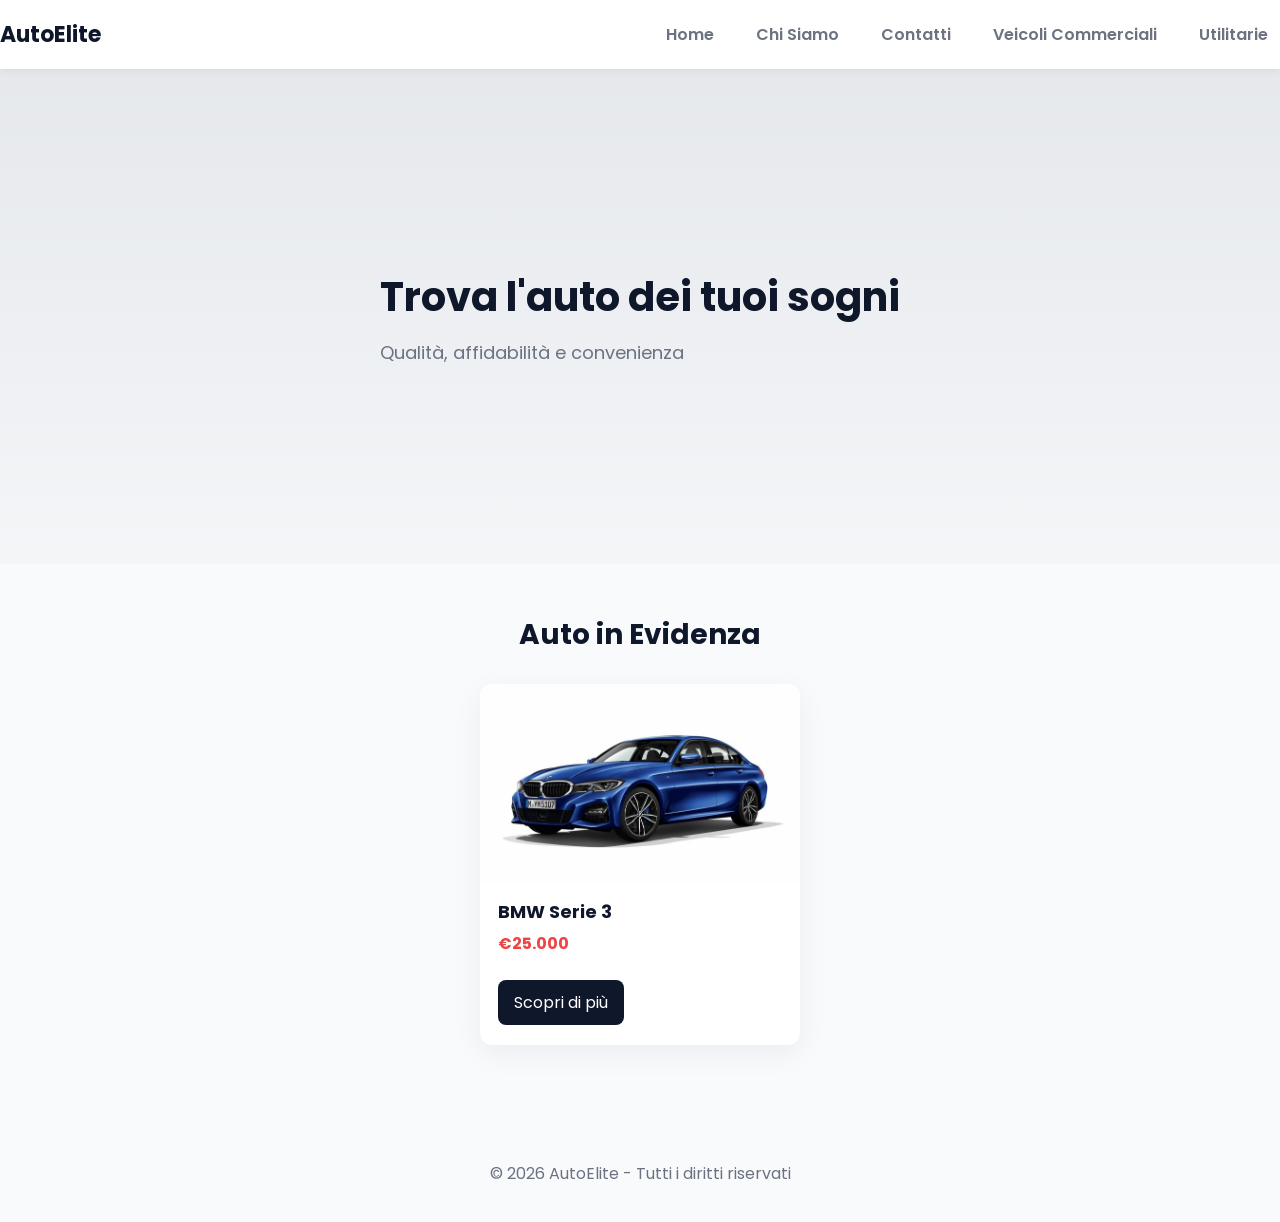
==== index.html @ 5c13f0e1 "correzione 2" ====
<!DOCTYPE html>
<html lang="en">
<head>
    <meta charset="UTF-8">
    <meta name="viewport" content="width=device-width, initial-scale=1.0">
    <meta name="theme-color" content="#0f172a">
    <meta http-equiv="X-UA-Compatible" content="ie=edge">
    <title>AutoElite | Concessionario Auto Nuove e Usate</title>
    <link href="https://fonts.googleapis.com/css2?family=Poppins:wght@300;400;600;700&display=swap" rel="stylesheet">
    <link rel="stylesheet" href="style.css">
</head>


<body>


<header>
    <div class="logo">AutoElite</div>
    <nav>
        <ul>
            <li><a href="index.html">Home</a></li>
            <li><a href="chi-siamo.html">Chi Siamo</a></li>
            <li><a href="contatti.html">Contatti</a></li>
            <li><a href="veicoli-commerciali.html">Veicoli Commerciali</a></li>
            <li><a href="utilitarie.html">Utilitarie</a></li>
        </ul>
    </nav>
</header>

<main>

<section class="hero">
    <div class="container">
        <h1>Trova l'auto dei tuoi sogni</h1>
        <p>Qualità, affidabilità e convenienza</p>
    </div>
</section>

<section class="auto-evidenza">
    <div class="container">
        <h2>Auto in Evidenza</h2>
        <div class="cards">
            <div class="card">
                <img src="img/bmw-serie-3.jpg" alt="BMW Serie 3" class="card-img" loading="lazy">
                <h3>BMW Serie 3</h3>
                <p>€25.000</p>
                <a href="dettagli-auto.html">Scopri di più</a>
            </div>
        </div>
    </div>
</section>

</main>

<footer>
    <p>© 2026 AutoElite - Tutti i diritti riservati</p>
</footer>


</body>
</html>
---- style.css ----
/* RESET */
* {
    margin: 0;
    padding: 0;
    box-sizing: border-box;
}

/* VARIABILI COLORI */
:root{
    --bg:#f8fafc;
    --primary:#0f172a; /* dark navy */
    --accent:#ef4444; /* red */
    --muted:#6b7280;
    --card:#ffffff;
}

/* CORPO */
body {
    font-family: 'Poppins', Arial, sans-serif;
    background-color: var(--bg);
    color: var(--primary);
    -webkit-font-smoothing:antialiased;
    -moz-osx-font-smoothing:grayscale;
}

.container{
    max-width:1100px;
    margin:0 auto;
    padding: 0 20px;
}

/* HEADER */
header {
    background-color: var(--card);
    color: var(--primary);
    display: flex;
    justify-content: space-between;
    align-items: center;
    padding: 18px 0;
    box-shadow: 0 2px 8px rgba(15,23,42,0.06);
    position: sticky;
    top:0;
    z-index: 10;
}

.logo {
    font-size: 22px;
    font-weight: 700;
    color: var(--primary);
}

nav ul {
    list-style: none;
    display: flex;
    gap: 18px;
    align-items:center;
}
nav a {
    text-decoration: none;
    color: var(--muted);
    font-weight: 600;
    padding: 8px 12px;
    border-radius: 8px;
    transition: background-color 0.18s ease, color 0.18s ease;
}

nav a:hover {
    color: var(--primary);
    background: rgba(239,68,68,0.06);
}

/* HERO */
.hero {
    min-height: 55vh;
    background: linear-gradient(180deg, rgba(15,23,42,0.08), rgba(15,23,42,0.02));
    display: flex;
    align-items: center;
}

.hero .container{
    text-align: left;
}

.hero h1 {
    font-size: 40px;
    margin-bottom: 12px;
    color: var(--primary);
}

.hero p {
    font-size: 18px;
    color: var(--muted);
}

/* SEZIONE AUTO IN EVIDENZA */
.auto-evidenza{
    padding: 50px 0 80px;
}
.auto-evidenza h2{
    text-align: center;
    margin-bottom: 28px;
    font-size: 28px;
    color: var(--primary);
}

.cards{
    display: flex;
    justify-content: center;
    gap: 22px;
    flex-wrap: wrap;
}

.card{
    background: var(--card);
    width: 320px;
    border-radius: 12px;
    overflow: hidden;
    box-shadow: 0 8px 30px rgba(15,23,42,0.06);
    transition: transform 0.25s ease, box-shadow 0.25s ease;
}
.card:hover{
    transform: translateY(-8px);
    box-shadow: 0 18px 50px rgba(15,23,42,0.12);
}

.card-img{
    width:100%;
    height:200px;
    display:block;
    object-fit:cover;
    background: linear-gradient(90deg,#e2e8f0,#fff);
}

.card h3{padding:14px 18px 0;font-size:18px}
.card p{padding:6px 18px 12px;font-weight:700;color:var(--accent)}
.card a{display:inline-block;margin:12px 18px 20px;padding:10px 16px;background:var(--primary);color:#fff;border-radius:8px;text-decoration:none}
.card a:hover{background:var(--accent)}

/* FOOTER */
footer{background:transparent;text-align:center;padding:36px 0;color:var(--muted)}

/* PAGINE SPECIFICHE */
.section-list{padding:50px 0}
.list-grid{display:grid;grid-template-columns:repeat(auto-fill,minmax(240px,1fr));gap:20px}
.vehicle-card{background:var(--card);padding:14px;border-radius:10px;box-shadow:0 6px 20px rgba(15,23,42,0.04)}
.vehicle-card img{width:100%;height:150px;object-fit:cover;border-radius:8px}

/* RESPONSIVE */
<<<<<<< HEAD
@media (max-width:768px){
    .hero h1{font-size:28px}
    nav ul{gap:8px;padding-right:10px}
    header{padding:12px 10px}
    .card{width:100%;max-width:420px}
=======
@media (max-width: 768px) {
    header {
        flex-direction: column;
        gap: 15px;
    }

    .hero h1 {
        font-size: 32px;
    }
>>>>>>> 75e48dd958ee3ab0b1bd50a8bd03f3764f73eb5e
}
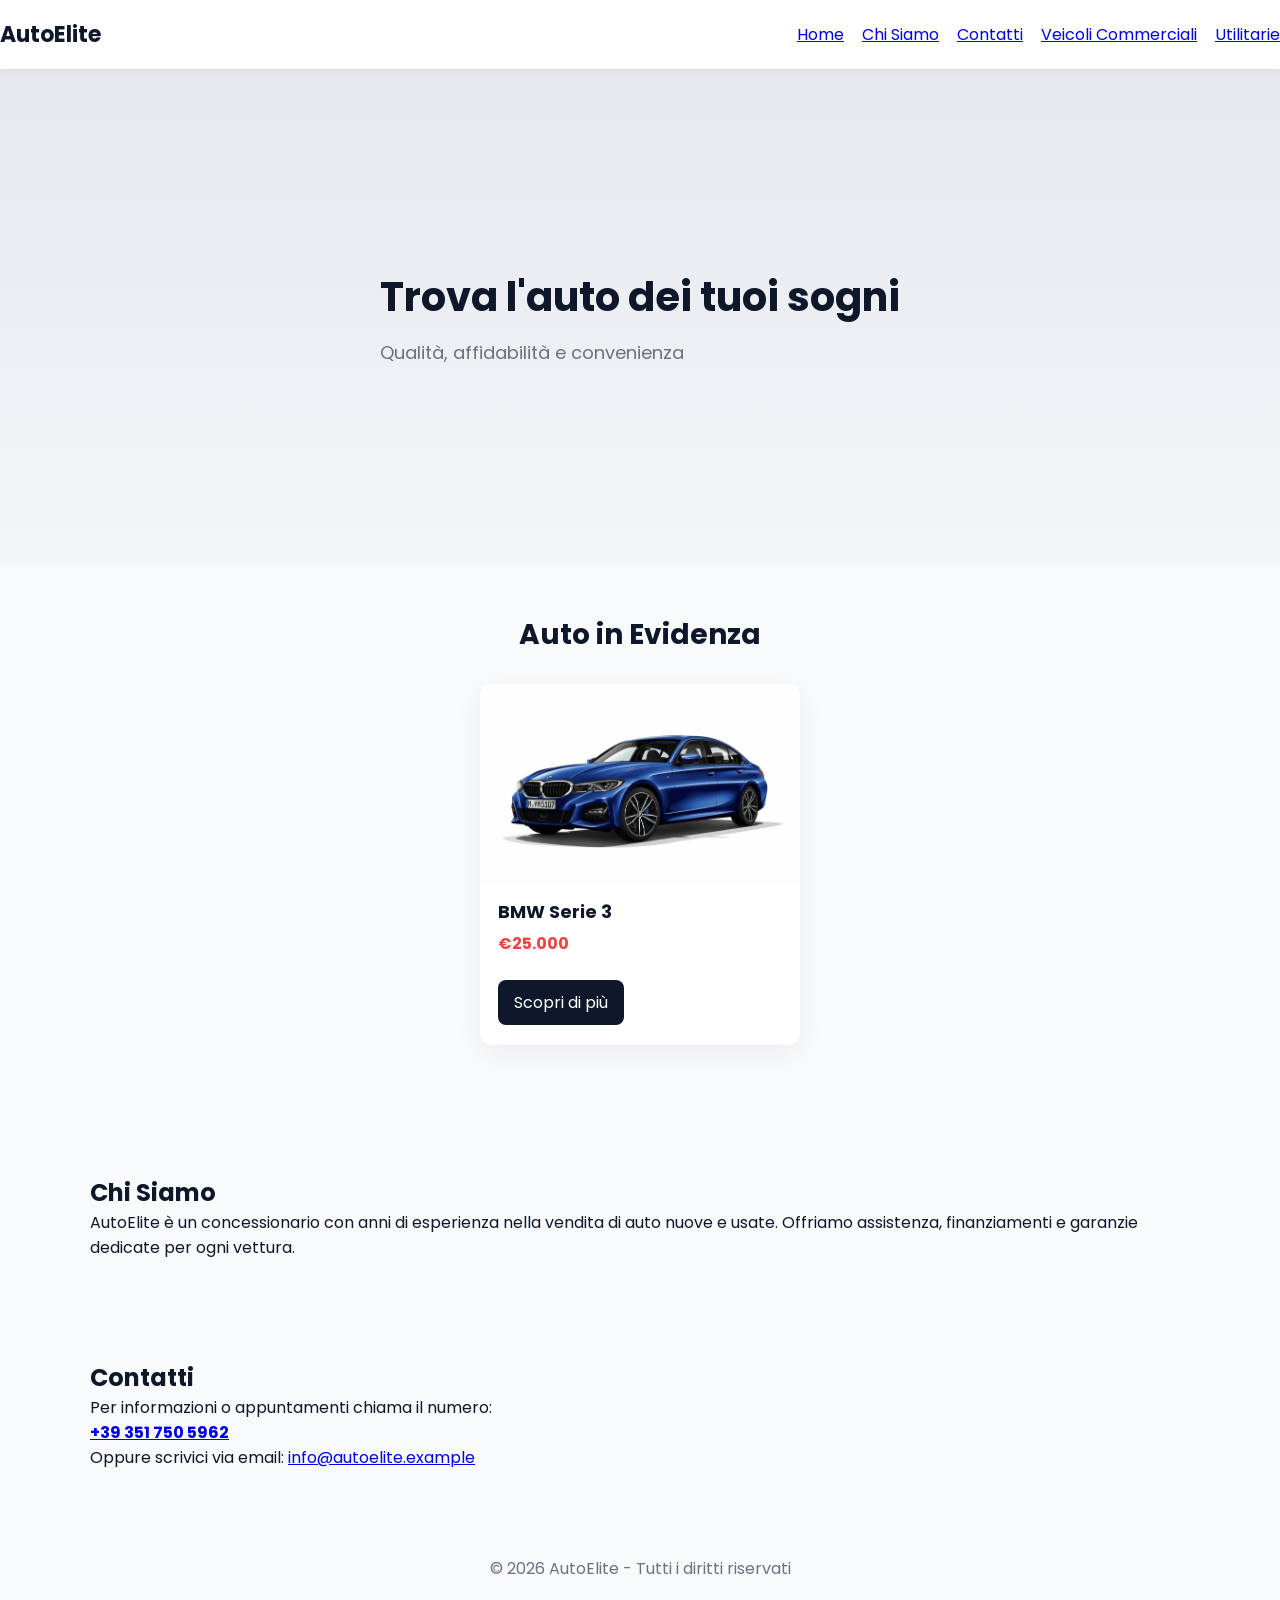
==== commit d349fe58: "piccoli bug" ====
--- a/index.html
+++ b/index.html
@@ -19,8 +19,8 @@
     <nav>
         <ul>
             <li><a href="index.html">Home</a></li>
-            <li><a href="chi-siamo.html">Chi Siamo</a></li>
-            <li><a href="contatti.html">Contatti</a></li>
+            <li><a href="#chi-siamo">Chi Siamo</a></li>
+            <li><a href="#contatti">Contatti</a></li>
             <li><a href="veicoli-commerciali.html">Veicoli Commerciali</a></li>
             <li><a href="utilitarie.html">Utilitarie</a></li>
         </ul>
@@ -50,6 +50,19 @@
     </div>
 </section>
 
+<!-- Sezioni informative nella parte bassa della Home (ancore) -->
+<section id="chi-siamo" class="section-list container">
+    <h2>Chi Siamo</h2>
+    <p>AutoElite è un concessionario con anni di esperienza nella vendita di auto nuove e usate. Offriamo assistenza, finanziamenti e garanzie dedicate per ogni vettura.</p>
+</section>
+
+<section id="contatti" class="section-list container">
+    <h2>Contatti</h2>
+    <p>Per informazioni o appuntamenti chiama il numero:</p>
+    <p><strong><a href="tel:+393517505962">+39 351 750 5962</a></strong></p>
+    <p>Oppure scrivici via email: <a href="mailto:info@autoelite.example">info@autoelite.example</a></p>
+</section>
+
 </main>
 
 <footer>
--- a/style.css
+++ b/style.css
@@ -55,6 +55,10 @@
     gap: 18px;
     align-items:center;
 }
+<<<<<<< HEAD
+
+=======
+>>>>>>> e3dcc1e9b3f4d34dc0af0fb8e0a98ca9a8c994f1
 nav a {
     text-decoration: none;
     color: var(--muted);
@@ -146,21 +150,49 @@
 .vehicle-card img{width:100%;height:150px;object-fit:cover;border-radius:8px}
 
 /* RESPONSIVE */
+@media (max-width: 768px) {
 <<<<<<< HEAD
-@media (max-width:768px){
-    .hero h1{font-size:28px}
-    nav ul{gap:8px;padding-right:10px}
-    header{padding:12px 10px}
-    .card{width:100%;max-width:420px}
+    /* Header stacks on small screens */
+    header {
+        flex-direction: column;
+        gap: 12px;
+        padding: 12px 10px;
+        align-items: flex-start;
+    }
+
+    nav ul{
+        flex-direction: row;
+        flex-wrap: wrap;
+        gap: 8px;
+    }
+
+    .hero h1{
+        font-size: 28px;
+    }
+
+    .card{
+        width:100%;
+        max-width:420px;
 =======
-@media (max-width: 768px) {
+
     header {
         flex-direction: column;
         gap: 15px;
+        padding: 12px 10px;
+    }
+
+    nav ul {
+        gap: 8px;
+        padding-right: 10px;
     }
 
     .hero h1 {
-        font-size: 32px;
+        font-size: 28px;
     }
->>>>>>> 75e48dd958ee3ab0b1bd50a8bd03f3764f73eb5e
+
+    .card {
+        width: 100%;
+        max-width: 420px;
+>>>>>>> e3dcc1e9b3f4d34dc0af0fb8e0a98ca9a8c994f1
+    }
 }
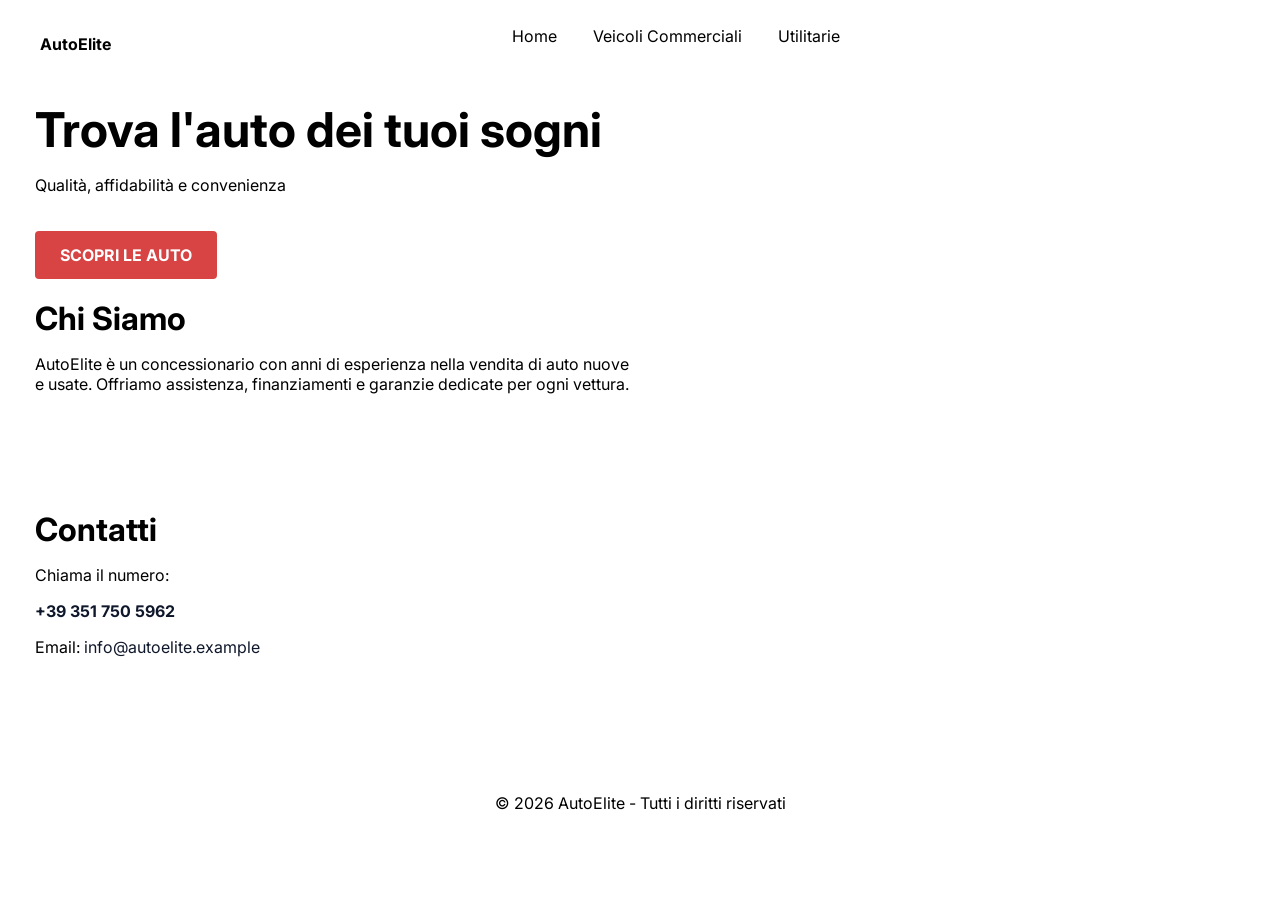
==== commit 7095f47d: "modifiche scuola" ====
--- a/index.html
+++ b/index.html
@@ -1,74 +1,87 @@
 <!DOCTYPE html>
-<html lang="en">
+<html lang="it">
 <head>
-    <meta charset="UTF-8">
-    <meta name="viewport" content="width=device-width, initial-scale=1.0">
-    <meta name="theme-color" content="#0f172a">
-    <meta http-equiv="X-UA-Compatible" content="ie=edge">
-    <title>AutoElite | Concessionario Auto Nuove e Usate</title>
-    <link href="https://fonts.googleapis.com/css2?family=Poppins:wght@300;400;600;700&display=swap" rel="stylesheet">
-    <link rel="stylesheet" href="style.css">
+  <meta charset="UTF-8">
+  <meta name="viewport" content="width=device-width, initial-scale=1.0">
+  <title>AutoElite</title>
+
+  <link href="https://fonts.googleapis.com/css2?family=Inter:wght@400;700&display=swap" rel="stylesheet">
+  <link rel="stylesheet" href="style.css">
 </head>
-
 
 <body>
 
+<header class="header">
 
-<header>
-    <div class="logo">AutoElite</div>
-    <nav>
-        <ul>
-            <li><a href="index.html">Home</a></li>
-            <li><a href="#chi-siamo">Chi Siamo</a></li>
-            <li><a href="#contatti">Contatti</a></li>
-            <li><a href="veicoli-commerciali.html">Veicoli Commerciali</a></li>
-            <li><a href="utilitarie.html">Utilitarie</a></li>
-        </ul>
-    </nav>
+  <!-- checkbox per toggle menu -->
+  <input type="checkbox" id="menu-toggle" class="menu-toggle">
+
+  <div class="header__content">
+
+    <a class="header__logo" href="index.html">
+      <strong>AutoElite</strong>
+    </a>
+
+    <!-- CHECKBOX NASCOSTO -->
+    <input type="checkbox" id="menu-toggle" class="menu-toggle">
+
+    <ul class="header__menu">
+      <li><a href="index.html">Home</a></li>
+      <li><a href="pagine/veicoli-commerciali.html">Veicoli Commerciali</a></li>
+      <li><a href="pagine/utilitarie.html">Utilitarie</a></li>
+    </ul>
+
+    <div class="header__quick">
+
+      <label for="menu-toggle" class="icon-hamburger">
+        <span></span>
+        <span></span>
+        <span></span>
+      </label>
+    </div>
+
+  </div>
 </header>
 
-<main>
+<div class="spacer"></div>
 
-<section class="hero">
-    <div class="container">
-        <h1>Trova l'auto dei tuoi sogni</h1>
-        <p>Qualità, affidabilità e convenienza</p>
-    </div>
-</section>
+<div class="grid">
+  <div class="col-50">
+    <h1>Trova l'auto dei tuoi sogni</h1>
+    <p>Qualità, affidabilità e convenienza</p>
+    <a href="#auto" class="button mt-2">Scopri le Auto</a>
+  </div>
+</div>
 
-<section class="auto-evidenza">
-    <div class="container">
-        <h2>Auto in Evidenza</h2>
-        <div class="cards">
-            <div class="card">
-                <img src="img/bmw-serie-3.jpg" alt="BMW Serie 3" class="card-img" loading="lazy">
-                <h3>BMW Serie 3</h3>
-                <p>€25.000</p>
-                <a href="dettagli-auto.html">Scopri di più</a>
-            </div>
-        </div>
-    </div>
-</section>
+<!-- <img src="img/sfondo concessionario.png" alt="concessionario"> -->
 
-<!-- Sezioni informative nella parte bassa della Home (ancore) -->
-<section id="chi-siamo" class="section-list container">
+
+<div id="chi-siamo" class="grid mt-2">
+  <div class="col-50">
     <h2>Chi Siamo</h2>
     <p>AutoElite è un concessionario con anni di esperienza nella vendita di auto nuove e usate. Offriamo assistenza, finanziamenti e garanzie dedicate per ogni vettura.</p>
-</section>
+  </div>
+</div>
 
-<section id="contatti" class="section-list container">
+<div id="contatti" class="grid mt-4 mb-4">
+  <div class="col-50">
     <h2>Contatti</h2>
-    <p>Per informazioni o appuntamenti chiama il numero:</p>
+    <p>Chiama il numero:</p>
     <p><strong><a href="tel:+393517505962">+39 351 750 5962</a></strong></p>
-    <p>Oppure scrivici via email: <a href="mailto:info@autoelite.example">info@autoelite.example</a></p>
-</section>
+    <p>Email: <a href="mailto:info@autoelite.example">info@autoelite.example</a></p>
+  </div>
+</div>
 
-</main>
-
-<footer>
-    <p>© 2026 AutoElite - Tutti i diritti riservati</p>
+<footer class="text-center p-2">
+  <p>© 2026 AutoElite - Tutti i diritti riservati</p>
 </footer>
 
+<script>
+  let item = document.querySelector('.icon-hamburger');
+  item.addEventListener("click", function() {
+    document.body.classList.toggle('menu-open');
+  });
+</script>
 
 </body>
 </html>
--- a/style.css
+++ b/style.css
@@ -1,198 +1,174 @@
-/* RESET */
-* {
-    margin: 0;
-    padding: 0;
-    box-sizing: border-box;
+body, html{
+  font-family: 'Inter', Arial, Helvetica, sans-serif;
+  font-size: 16px;
+  box-sizing: border-box;
+  margin: 0;
+  padding: 0;
+}
+*,*:before,*:after{ box-sizing: border-box; }
+
+h1,h2,h3,h4,h5,h6,p,ol,ul{
+  margin: 0 0 1rem 0;
+  padding: 0;
+}
+ol,ul{list-style-type:none;}
+img{height:auto;}
+
+.spacer{height:100px;}
+
+a {
+    text-decoration: none;
+    color: #0f172a;
+}
+:root{
+  --menu-bg: white;
+  --menu-color: black;
+  --accent:#d84444;
 }
 
-/* VARIABILI COLORI */
-:root{
-    --bg:#f8fafc;
-    --primary:#0f172a; /* dark navy */
-    --accent:#ef4444; /* red */
-    --muted:#6b7280;
-    --card:#ffffff;
+.header{
+  background-color: var(--menu-bg);
+  position: fixed;
+  top:0;
+  left:0;
+  z-index:9999;
+  width:100%;
+  padding:10px 15px;
+}
+.header__content{
+  max-width:1200px;
+  margin:0 auto;
+  display:flex;
+  justify-content:space-between;
+}
+.header__logo,
+.header__quick{
+  display:flex;
+  align-items:center;
+  color:var(--menu-color);
+}
+.header__menu li{display:inline-block;}
+.header__menu li a{
+  color:var(--menu-color);
+  display:block;
+  padding:16px;
 }
 
-/* CORPO */
-body {
-    font-family: 'Poppins', Arial, sans-serif;
-    background-color: var(--bg);
-    color: var(--primary);
-    -webkit-font-smoothing:antialiased;
-    -moz-osx-font-smoothing:grayscale;
+.menu-toggle {
+  display: none;
 }
 
-.container{
-    max-width:1100px;
-    margin:0 auto;
-    padding: 0 20px;
+
+@media (max-width:768px){
+  .header__menu{
+    position:absolute;
+    top:60px;
+    left:0;
+    background:var(--menu-bg);
+    width:100%;
+    height:0;
+    overflow:hidden;
+    transition:all 1s cubic-bezier(.215,.61,.355,1);
+  }
+  .header__menu li{width:100%;}
+  .menu-open .header__menu{
+    height:100vh;
+    padding:3%;
+  }
+
+  .icon-hamburger{
+    height:50px;
+    width:40px;
+    margin-left:20px;
+    padding-top:5px;
+  }
+  .icon-hamburger span{
+    height:2px;
+    width:30px;
+    background: var(--menu-color);
+    display:block;
+    margin-top:11px;
+    transition:all .2s cubic-bezier(.215,.61,.355,1);
+  }
+.menu-open .icon-hamburger span:nth-child(3) {
+    transform: rotate(0deg);
+    opacity: 0;        /* sparisce */
+}
+.menu-open .icon-hamburger span:nth-child(1){
+    transform: rotate(45deg) translateY(9px);
+}
+.menu-open .icon-hamburger span:nth-child(2){
+    transform: rotate(-45deg) translateY(-9px);
+}
+  }
+
+h1{font-size:3rem;}
+h2{font-size:2rem;}
+h3{font-size:1.5rem;}
+
+.button{
+  font-size:1rem;
+  text-transform:uppercase;
+  background:var(--accent);
+  color:white;
+  padding:14px 25px;
+  display:inline-block;
+  border-radius:4px;
+  font-weight:700;
+  max-width: 300px;
+}
+.button:hover{background:rgb(97, 3, 3);}
+
+.grid{
+  margin:0 auto;
+  padding:0 10px;
+  max-width:1250px;
+  display:flex;
+  flex-wrap:wrap;
+}
+[class*='col-']{padding:0 10px;}
+
+.col-33{width:33.33%;
+    display: flex;
+    flex-direction: column;
+    align-content: center;}
+.col-50{width:50%;}
+.col-100{width:100%;}
+
+@media (max-width:768px){
+  [class*='col-']{width:100%;}
 }
 
-/* HEADER */
-header {
-    background-color: var(--card);
-    color: var(--primary);
-    display: flex;
-    justify-content: space-between;
-    align-items: center;
-    padding: 18px 0;
-    box-shadow: 0 2px 8px rgba(15,23,42,0.06);
-    position: sticky;
-    top:0;
-    z-index: 10;
-}
+/* ! Helpers  */
+.mt-0{margin-top: 0 }
+.mt-1{margin-top: 10px}
+.mt-2{margin-top: 20px}
+.mt-3{margin-top: 40px}
+.mt-4{margin-top: 100px }
 
-.logo {
-    font-size: 22px;
-    font-weight: 700;
-    color: var(--primary);
-}
+.mb-0{margin-bottom: 0}
+.mb-1{margin-bottom: 10px}
+.mb-2{margin-bottom: 20px}
+.mb-3{margin-bottom: 40px}
+.mb-4{margin-bottom: 100px}
 
-nav ul {
-    list-style: none;
-    display: flex;
-    gap: 18px;
-    align-items:center;
-}
-<<<<<<< HEAD
+.p-0{padding: 0}
+.p-1{padding: 10px}
+.p-2{padding: 20px}
+.p-3{padding: 40px}
+.p-4{padding: 100px}
 
-=======
->>>>>>> e3dcc1e9b3f4d34dc0af0fb8e0a98ca9a8c994f1
-nav a {
-    text-decoration: none;
-    color: var(--muted);
-    font-weight: 600;
-    padding: 8px 12px;
-    border-radius: 8px;
-    transition: background-color 0.18s ease, color 0.18s ease;
-}
+.pt-1{padding-top: 10px;}
+.pt-3{padding-top: 20px;}
+.pt-3{padding-top: 40px;}
+.pt-4{padding-top: 15vh;}
 
-nav a:hover {
-    color: var(--primary);
-    background: rgba(239,68,68,0.06);
-}
+.pb-1{padding-bottom: 10px;}
+.pb-2{padding-bottom: 20px;}
+.pb-3{padding-bottom: 40px;}
+.pb-4{padding-bottom: 15vh;}
 
-/* HERO */
-.hero {
-    min-height: 55vh;
-    background: linear-gradient(180deg, rgba(15,23,42,0.08), rgba(15,23,42,0.02));
-    display: flex;
-    align-items: center;
-}
-
-.hero .container{
-    text-align: left;
-}
-
-.hero h1 {
-    font-size: 40px;
-    margin-bottom: 12px;
-    color: var(--primary);
-}
-
-.hero p {
-    font-size: 18px;
-    color: var(--muted);
-}
-
-/* SEZIONE AUTO IN EVIDENZA */
-.auto-evidenza{
-    padding: 50px 0 80px;
-}
-.auto-evidenza h2{
-    text-align: center;
-    margin-bottom: 28px;
-    font-size: 28px;
-    color: var(--primary);
-}
-
-.cards{
-    display: flex;
-    justify-content: center;
-    gap: 22px;
-    flex-wrap: wrap;
-}
-
-.card{
-    background: var(--card);
-    width: 320px;
-    border-radius: 12px;
-    overflow: hidden;
-    box-shadow: 0 8px 30px rgba(15,23,42,0.06);
-    transition: transform 0.25s ease, box-shadow 0.25s ease;
-}
-.card:hover{
-    transform: translateY(-8px);
-    box-shadow: 0 18px 50px rgba(15,23,42,0.12);
-}
-
-.card-img{
-    width:100%;
-    height:200px;
-    display:block;
-    object-fit:cover;
-    background: linear-gradient(90deg,#e2e8f0,#fff);
-}
-
-.card h3{padding:14px 18px 0;font-size:18px}
-.card p{padding:6px 18px 12px;font-weight:700;color:var(--accent)}
-.card a{display:inline-block;margin:12px 18px 20px;padding:10px 16px;background:var(--primary);color:#fff;border-radius:8px;text-decoration:none}
-.card a:hover{background:var(--accent)}
-
-/* FOOTER */
-footer{background:transparent;text-align:center;padding:36px 0;color:var(--muted)}
-
-/* PAGINE SPECIFICHE */
-.section-list{padding:50px 0}
-.list-grid{display:grid;grid-template-columns:repeat(auto-fill,minmax(240px,1fr));gap:20px}
-.vehicle-card{background:var(--card);padding:14px;border-radius:10px;box-shadow:0 6px 20px rgba(15,23,42,0.04)}
-.vehicle-card img{width:100%;height:150px;object-fit:cover;border-radius:8px}
-
-/* RESPONSIVE */
-@media (max-width: 768px) {
-<<<<<<< HEAD
-    /* Header stacks on small screens */
-    header {
-        flex-direction: column;
-        gap: 12px;
-        padding: 12px 10px;
-        align-items: flex-start;
-    }
-
-    nav ul{
-        flex-direction: row;
-        flex-wrap: wrap;
-        gap: 8px;
-    }
-
-    .hero h1{
-        font-size: 28px;
-    }
-
-    .card{
-        width:100%;
-        max-width:420px;
-=======
-
-    header {
-        flex-direction: column;
-        gap: 15px;
-        padding: 12px 10px;
-    }
-
-    nav ul {
-        gap: 8px;
-        padding-right: 10px;
-    }
-
-    .hero h1 {
-        font-size: 28px;
-    }
-
-    .card {
-        width: 100%;
-        max-width: 420px;
->>>>>>> e3dcc1e9b3f4d34dc0af0fb8e0a98ca9a8c994f1
-    }
-}+.text-center { text-align: center; }
+.text-right { text-align: right; }
+.text-left { text-align: left; }
+.img-res { max-width: 75% ;height: auto; margin-bottom: 20px;vertical-align: middle;}   
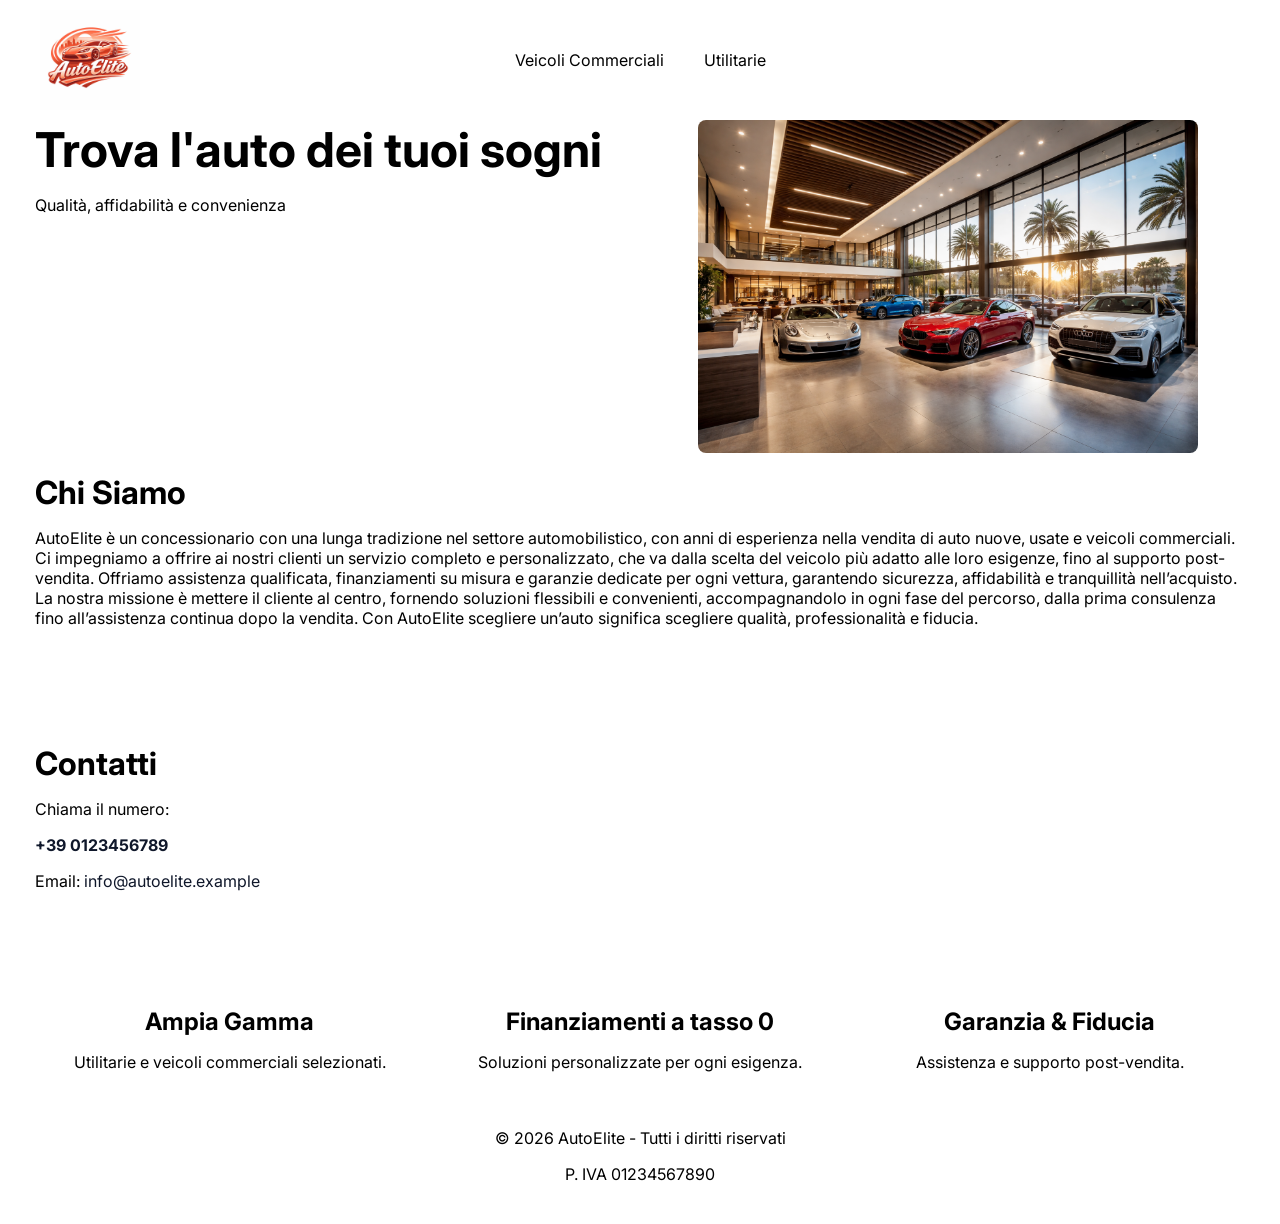
==== commit e19e8cb0: "modifiche 3" ====
--- a/index.html
+++ b/index.html
@@ -12,27 +12,21 @@
 <body>
 
 <header class="header">
-
-  <!-- checkbox per toggle menu -->
-  <input type="checkbox" id="menu-toggle" class="menu-toggle">
-
   <div class="header__content">
 
-    <a class="header__logo" href="index.html">
-      <strong>AutoElite</strong>
+    <!-- Logo a sinistra -->
+    <a class="header__logo" href="../index.html">
+    <img src="pagine/logo.png" alt="AutoElite Logo" class="logo-img">
     </a>
 
-    <!-- CHECKBOX NASCOSTO -->
-    <input type="checkbox" id="menu-toggle" class="menu-toggle">
-
+    <!-- Menu centrato -->
     <ul class="header__menu">
-      <li><a href="index.html">Home</a></li>
       <li><a href="pagine/veicoli-commerciali.html">Veicoli Commerciali</a></li>
       <li><a href="pagine/utilitarie.html">Utilitarie</a></li>
     </ul>
 
+    <!-- Hamburger a destra -->
     <div class="header__quick">
-
       <label for="menu-toggle" class="icon-hamburger">
         <span></span>
         <span></span>
@@ -45,21 +39,31 @@
 
 <div class="spacer"></div>
 
-<div class="grid">
+<!-- <div class="grid">
   <div class="col-50">
     <h1>Trova l'auto dei tuoi sogni</h1>
     <p>Qualità, affidabilità e convenienza</p>
     <a href="#auto" class="button mt-2">Scopri le Auto</a>
   </div>
+</div> -->
+
+<div class="grid mt-2">
+
+  <!-- Colonna sinistra: titolo e testo -->
+  <div class="col-50">
+    <h1>Trova l'auto dei tuoi sogni</h1>
+    <p>Qualità, affidabilità e convenienza</p>
+  </div>
+  <div class="col-50">
+    <img src="img/sfondo concessionario.png" alt="Auto in evidenza" class="home-feature">
+  </div>
 </div>
-
-<!-- <img src="img/sfondo concessionario.png" alt="concessionario"> -->
 
 
 <div id="chi-siamo" class="grid mt-2">
-  <div class="col-50">
+  <div class="col-100">
     <h2>Chi Siamo</h2>
-    <p>AutoElite è un concessionario con anni di esperienza nella vendita di auto nuove e usate. Offriamo assistenza, finanziamenti e garanzie dedicate per ogni vettura.</p>
+    <p>AutoElite è un concessionario con una lunga tradizione nel settore automobilistico, con anni di esperienza nella vendita di auto nuove, usate e veicoli commerciali. Ci impegniamo a offrire ai nostri clienti un servizio completo e personalizzato, che va dalla scelta del veicolo più adatto alle loro esigenze, fino al supporto post-vendita. Offriamo assistenza qualificata, finanziamenti su misura e garanzie dedicate per ogni vettura, garantendo sicurezza, affidabilità e tranquillità nell’acquisto. La nostra missione è mettere il cliente al centro, fornendo soluzioni flessibili e convenienti, accompagnandolo in ogni fase del percorso, dalla prima consulenza fino all’assistenza continua dopo la vendita. Con AutoElite scegliere un’auto significa scegliere qualità, professionalità e fiducia.</p>
   </div>
 </div>
 
@@ -67,13 +71,31 @@
   <div class="col-50">
     <h2>Contatti</h2>
     <p>Chiama il numero:</p>
-    <p><strong><a href="tel:+393517505962">+39 351 750 5962</a></strong></p>
+    <p><strong><a href="tel:+390123456789">+39 0123456789</a></strong></p>
     <p>Email: <a href="mailto:info@autoelite.example">info@autoelite.example</a></p>
   </div>
 </div>
 
-<footer class="text-center p-2">
+<div class="grid mt-3 text-center">
+  <div class="col-33">
+    <h3>Ampia Gamma</h3>
+    <p>Utilitarie e veicoli commerciali selezionati.</p>
+  </div>
+
+  <div class="col-33">
+    <h3>Finanziamenti a tasso 0</h3>
+    <p>Soluzioni personalizzate per ogni esigenza.</p>
+  </div>
+
+  <div class="col-33">
+    <h3>Garanzia & Fiducia</h3>
+    <p>Assistenza e supporto post-vendita.</p>
+  </div>
+</div>
+
+<footer class="text-center p-3">
   <p>© 2026 AutoElite - Tutti i diritti riservati</p>
+<span class="footeriva">P. IVA 01234567890</span>
 </footer>
 
 <script>
--- a/style.css
+++ b/style.css
@@ -1,4 +1,5 @@
 body, html{
+  background: white;
   font-family: 'Inter', Arial, Helvetica, sans-serif;
   font-size: 16px;
   box-sizing: border-box;
@@ -6,6 +7,38 @@
   padding: 0;
 }
 *,*:before,*:after{ box-sizing: border-box; }
+
+.header__logo img.logo-img {
+  height: 100px;
+  width: auto;   /* mantiene le proporzioni */
+  display: block;
+}
+
+.section-offset {
+  padding-top: 100px;   /* spazio sopra la sezione */
+  margin-top: -80px;    /* compensa l’header fisso */
+}
+
+/* Solo per l'immagine “home-feature” */
+.home-feature {
+  width: 100%;        /* occupa tutta la colonna */
+  max-width: 500px;   /* limita la larghezza su desktop */
+  height: auto;       /* mantiene proporzioni */
+  display: block;
+  margin-left: auto;  /* centra se più piccola della colonna */
+  margin-right: auto;
+  border-radius: 8px; /* opzionale */
+}
+
+/* Mobile: immagine più piccola, colonna sopra-sotto */
+@media (max-width: 768px) {
+  .home-feature { max-width: 100%; }
+  .grid .col-50 { width: 100%; margin-bottom: 20px; }
+}
+
+.hero {
+  background: linear-gradient(135deg, #0f172a, #d84444);
+}
 
 h1,h2,h3,h4,h5,h6,p,ol,ul{
   margin: 0 0 1rem 0;
@@ -33,29 +66,54 @@
   left:0;
   z-index:9999;
   width:100%;
-  padding:10px 15px;
-}
-.header__content{
-  max-width:1200px;
-  margin:0 auto;
-  display:flex;
-  justify-content:space-between;
-}
-.header__logo,
-.header__quick{
-  display:flex;
-  align-items:center;
-  color:var(--menu-color);
-}
-.header__menu li{display:inline-block;}
-.header__menu li a{
-  color:var(--menu-color);
-  display:block;
-  padding:16px;
-}
-
-.menu-toggle {
-  display: none;
+  padding:10px 10px;
+}
+.header__content {
+  max-width: 1200px;
+  margin: 0 auto;
+  display: flex;
+  align-items: center;
+  position: relative; /* importante se useremo absolute per centrare */
+}
+
+/* Logo a sinistra */
+.header__logo {
+  flex: 1; /* occupa spazio a sinistra */
+}
+
+/* Menu centrato */
+.header__menu {
+  flex: 1; /* occupa spazio centrale */
+  display: flex;
+  justify-content: center; /* centra le voci */
+  gap: 20px; /* distanza tra le voci */
+  list-style: none;
+  margin: 0;
+  padding: 0;
+}
+
+/* Le singole voci restano cliccabili */
+.header__menu li {
+  display: inline-block; /* fondamentale per il click */
+}
+
+.header__menu li a {
+  display: block;
+  padding: 16px 10px;
+  color: var(--menu-color);
+  text-decoration: none;
+}
+
+/* Hover effetto */
+.header__menu li a:hover {
+  color: var(--accent);
+}
+
+/* Hamburger a destra */
+.header__quick {
+  flex: 1;
+  display: flex;
+  justify-content: flex-end;
 }
 
 
@@ -119,6 +177,14 @@
 }
 .button:hover{background:rgb(97, 3, 3);}
 
+
+.cover{ 
+  text-align: center; padding:10px; margin:0px; min-height: 150px; width:100%; 
+  display:flex; flex-direction:column; justify-content:center; 
+  background-position: center center; background-size:cover;
+}
+.cover * {color:#fff}
+
 .grid{
   margin:0 auto;
   padding:0 10px;
@@ -128,6 +194,22 @@
 }
 [class*='col-']{padding:0 10px;}
 
+
+.back-arrow {
+  font-size: 2rem;
+  text-decoration: none;
+  color: #0f172a;
+  font-weight: bold;
+  display: inline-block;
+  margin-bottom: 20px;
+  transition: 0.2s;
+}
+
+.back-arrow:hover {
+  color: var(--accent);
+  transform: translateX(-5px);
+}
+
 .col-33{width:33.33%;
     display: flex;
     flex-direction: column;
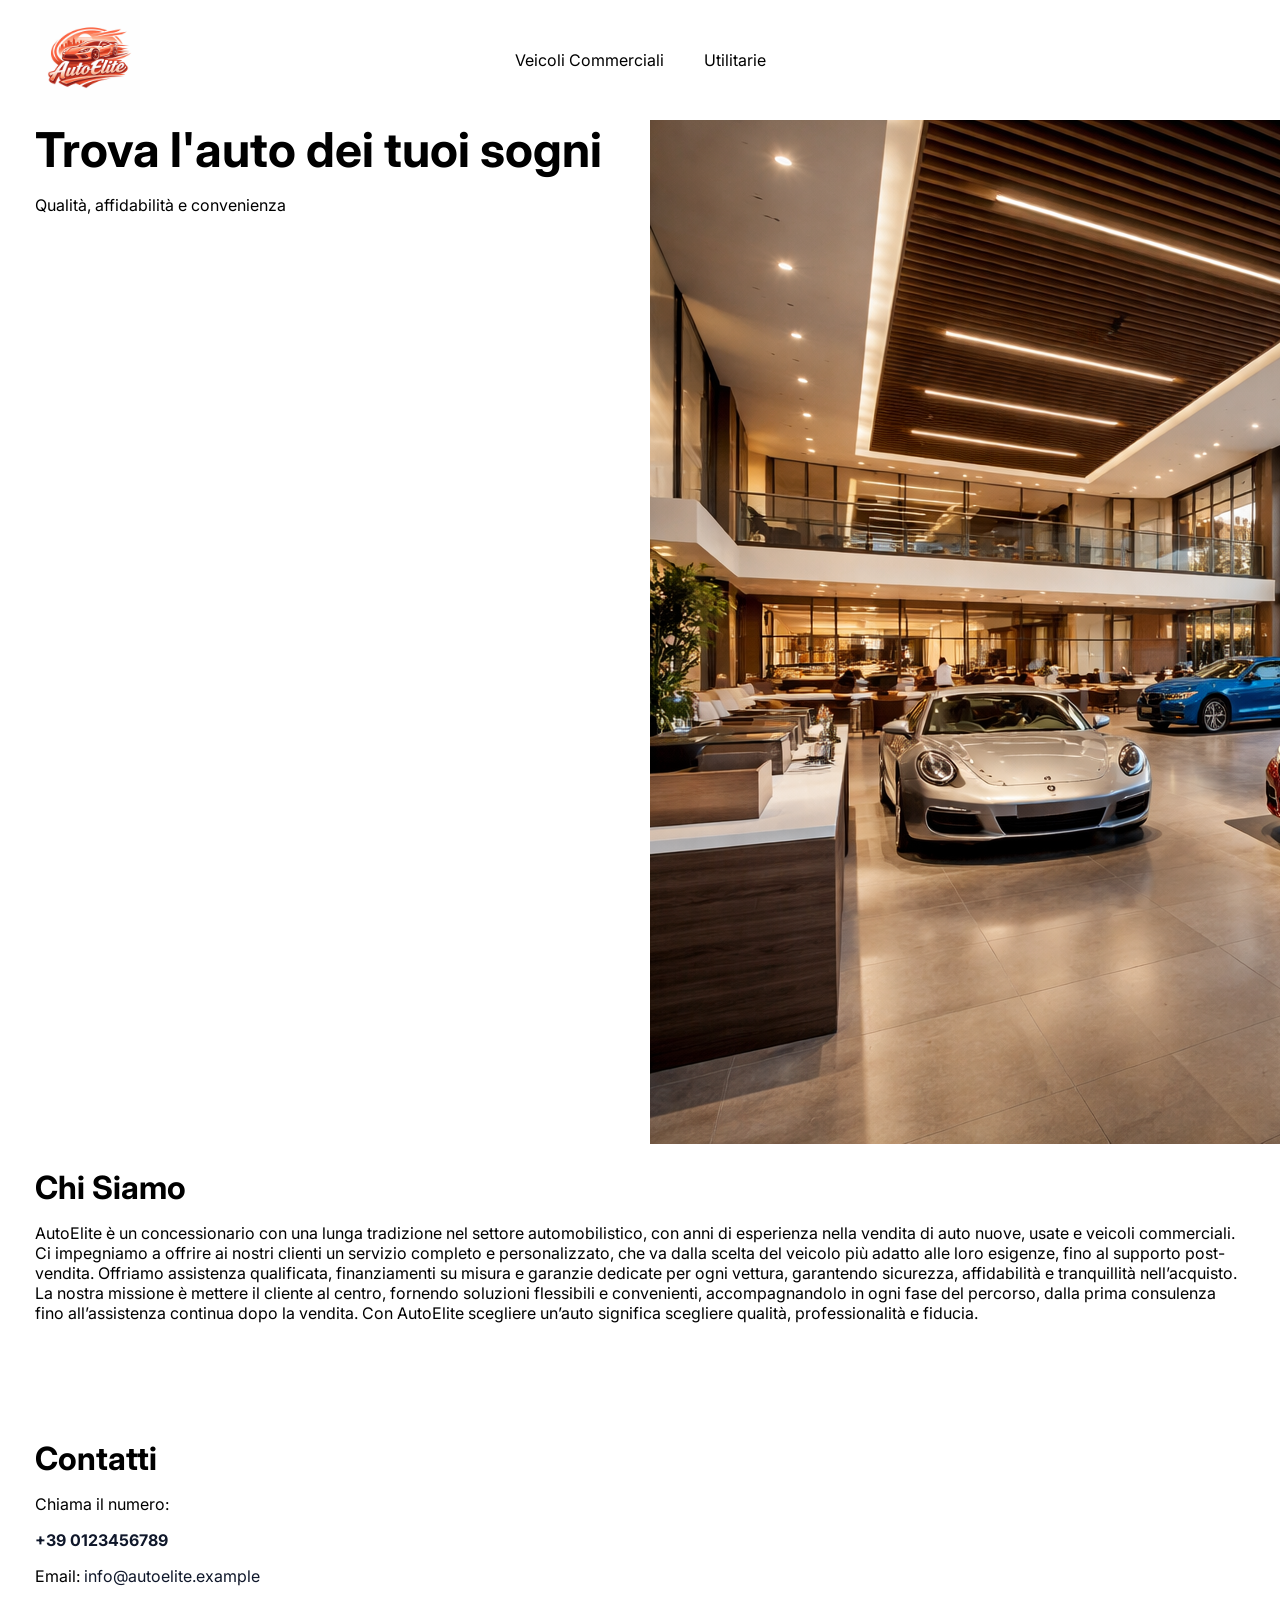
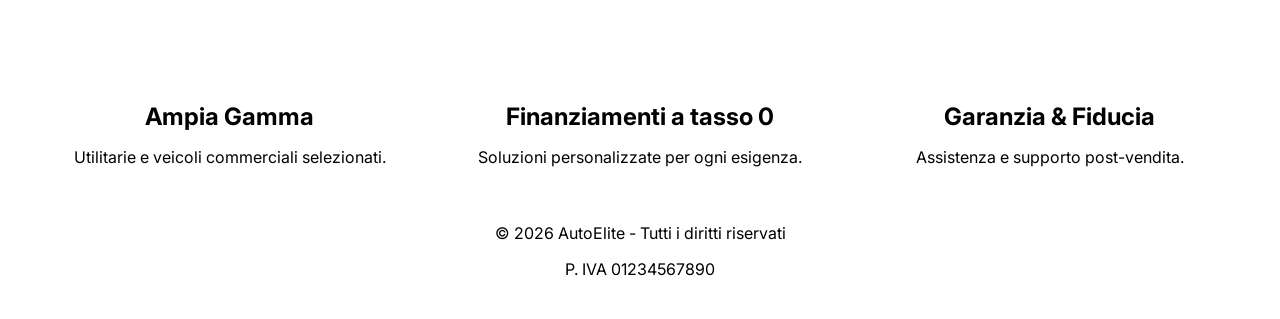
==== commit 81fc49e4: "commit 4 romani" ====
--- a/index.html
+++ b/index.html
@@ -14,18 +14,15 @@
 <header class="header">
   <div class="header__content">
 
-    <!-- Logo a sinistra -->
     <a class="header__logo" href="../index.html">
     <img src="pagine/logo.png" alt="AutoElite Logo" class="logo-img">
     </a>
 
-    <!-- Menu centrato -->
     <ul class="header__menu">
       <li><a href="pagine/veicoli-commerciali.html">Veicoli Commerciali</a></li>
       <li><a href="pagine/utilitarie.html">Utilitarie</a></li>
     </ul>
 
-    <!-- Hamburger a destra -->
     <div class="header__quick">
       <label for="menu-toggle" class="icon-hamburger">
         <span></span>
@@ -39,13 +36,6 @@
 
 <div class="spacer"></div>
 
-<!-- <div class="grid">
-  <div class="col-50">
-    <h1>Trova l'auto dei tuoi sogni</h1>
-    <p>Qualità, affidabilità e convenienza</p>
-    <a href="#auto" class="button mt-2">Scopri le Auto</a>
-  </div>
-</div> -->
 
 <div class="grid mt-2">
 
--- a/style.css
+++ b/style.css
@@ -10,27 +10,24 @@
 
 .header__logo img.logo-img {
   height: 100px;
-  width: auto;   /* mantiene le proporzioni */
+  width: auto;
   display: block;
 }
 
 .section-offset {
-  padding-top: 100px;   /* spazio sopra la sezione */
-  margin-top: -80px;    /* compensa l’header fisso */
-}
-
-/* Solo per l'immagine “home-feature” */
-.home-feature {
-  width: 100%;        /* occupa tutta la colonna */
-  max-width: 500px;   /* limita la larghezza su desktop */
-  height: auto;       /* mantiene proporzioni */
+  padding-top: 100px;
+  margin-top: -80px;
+}
+
+  width: 100%;
+  max-width: 500px;
+  height: auto;
   display: block;
-  margin-left: auto;  /* centra se più piccola della colonna */
+  margin-left: auto;
   margin-right: auto;
-  border-radius: 8px; /* opzionale */
-}
-
-/* Mobile: immagine più piccola, colonna sopra-sotto */
+  border-radius: 8px;
+
+
 @media (max-width: 768px) {
   .home-feature { max-width: 100%; }
   .grid .col-50 { width: 100%; margin-bottom: 20px; }
@@ -73,28 +70,25 @@
   margin: 0 auto;
   display: flex;
   align-items: center;
-  position: relative; /* importante se useremo absolute per centrare */
-}
-
-/* Logo a sinistra */
+  position: relative;
+}
+
 .header__logo {
-  flex: 1; /* occupa spazio a sinistra */
-}
-
-/* Menu centrato */
+  flex: 1;
+}
+
 .header__menu {
-  flex: 1; /* occupa spazio centrale */
+  flex: 1;
   display: flex;
-  justify-content: center; /* centra le voci */
-  gap: 20px; /* distanza tra le voci */
+  justify-content: center;
+  gap: 20px;
   list-style: none;
   margin: 0;
   padding: 0;
 }
 
-/* Le singole voci restano cliccabili */
 .header__menu li {
-  display: inline-block; /* fondamentale per il click */
+  display: inline-block;
 }
 
 .header__menu li a {
@@ -104,12 +98,10 @@
   text-decoration: none;
 }
 
-/* Hover effetto */
 .header__menu li a:hover {
   color: var(--accent);
 }
 
-/* Hamburger a destra */
 .header__quick {
   flex: 1;
   display: flex;
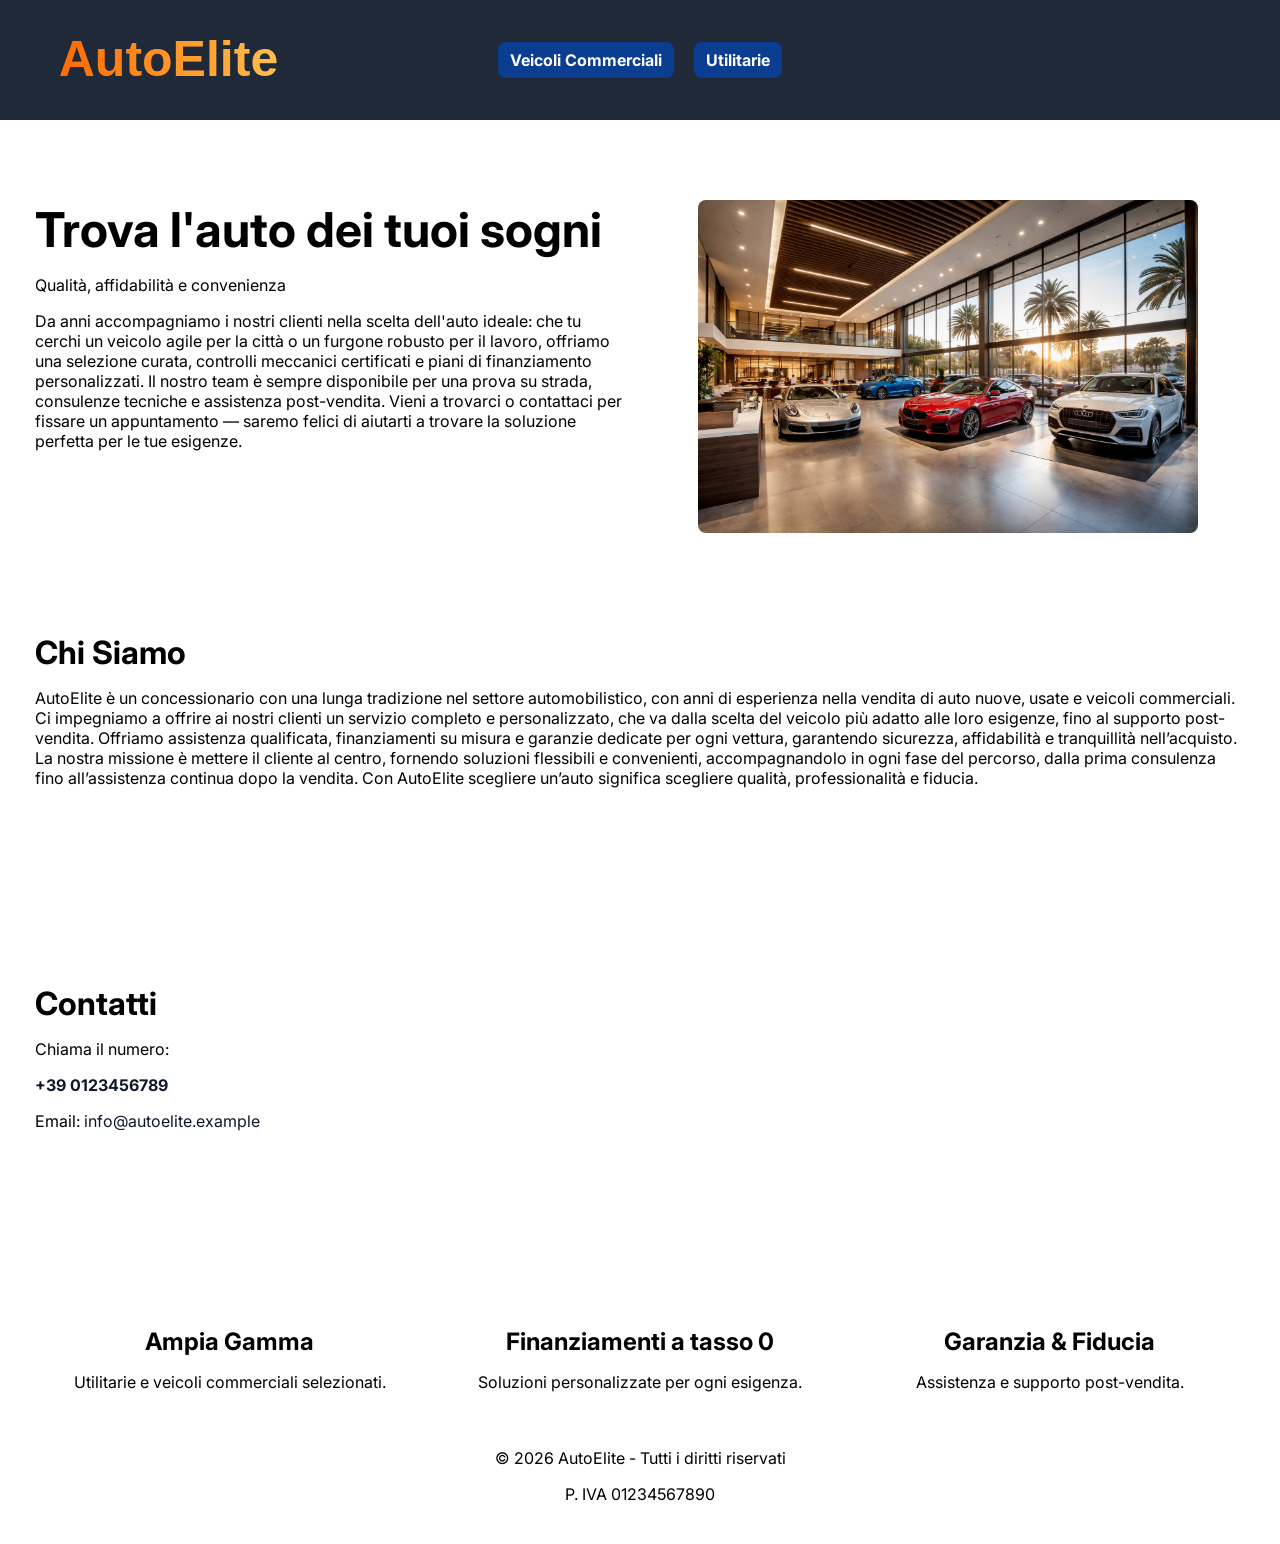
==== commit d899a940: "quasi finito" ====
--- a/index.html
+++ b/index.html
@@ -14,13 +14,13 @@
 <header class="header">
   <div class="header__content">
 
-    <a class="header__logo" href="../index.html">
-    <img src="pagine/logo.png" alt="AutoElite Logo" class="logo-img">
+    <a class="header__logo" href="index.html">
+    <img src="pagine/logo.svg" alt="AutoElite Logo" class="logo-img">
     </a>
 
     <ul class="header__menu">
-      <li><a href="pagine/veicoli-commerciali.html">Veicoli Commerciali</a></li>
-      <li><a href="pagine/utilitarie.html">Utilitarie</a></li>
+      <li><a href="pagine/veicoli-commerciali.html" class="highlight">Veicoli Commerciali</a></li>
+      <li><a href="pagine/utilitarie.html" class="highlight">Utilitarie</a></li>
     </ul>
 
     <div class="header__quick">
@@ -43,6 +43,7 @@
   <div class="col-50">
     <h1>Trova l'auto dei tuoi sogni</h1>
     <p>Qualità, affidabilità e convenienza</p>
+    <p class="hero-long">Da anni accompagniamo i nostri clienti nella scelta dell'auto ideale: che tu cerchi un veicolo agile per la città o un furgone robusto per il lavoro, offriamo una selezione curata, controlli meccanici certificati e piani di finanziamento personalizzati. Il nostro team è sempre disponibile per una prova su strada, consulenze tecniche e assistenza post-vendita. Vieni a trovarci o contattaci per fissare un appuntamento — saremo felici di aiutarti a trovare la soluzione perfetta per le tue esigenze.</p>
   </div>
   <div class="col-50">
     <img src="img/sfondo concessionario.png" alt="Auto in evidenza" class="home-feature">
--- a/style.css
+++ b/style.css
@@ -19,15 +19,6 @@
   margin-top: -80px;
 }
 
-  width: 100%;
-  max-width: 500px;
-  height: auto;
-  display: block;
-  margin-left: auto;
-  margin-right: auto;
-  border-radius: 8px;
-
-
 @media (max-width: 768px) {
   .home-feature { max-width: 100%; }
   .grid .col-50 { width: 100%; margin-bottom: 20px; }
@@ -37,6 +28,15 @@
   background: linear-gradient(135deg, #0f172a, #d84444);
 }
 
+.hero .hero-long{
+  max-width:900px;
+  margin-top:18px;
+  color: #061226;
+  line-height:1.6;
+  opacity:0.95;
+  font-size:1.05rem;
+}
+
 h1,h2,h3,h4,h5,h6,p,ol,ul{
   margin: 0 0 1rem 0;
   padding: 0;
@@ -51,8 +51,8 @@
     color: #0f172a;
 }
 :root{
-  --menu-bg: white;
-  --menu-color: black;
+  --menu-bg: #1f2937; /* scuro */
+  --menu-color: #ffffff; /* testo chiaro */
   --accent:#d84444;
 }
 
@@ -64,6 +64,11 @@
   z-index:9999;
   width:100%;
   padding:10px 10px;
+  color: var(--menu-color) !important;
+}
+header, .header{
+  background-color: var(--menu-bg) !important;
+  color: var(--menu-color) !important;
 }
 .header__content {
   max-width: 1200px;
@@ -75,6 +80,7 @@
 
 .header__logo {
   flex: 1;
+  color: var(--menu-color);
 }
 
 .header__menu {
@@ -94,9 +100,22 @@
 .header__menu li a {
   display: block;
   padding: 16px 10px;
-  color: var(--menu-color);
+  color: var (--menu-color) !important;
   text-decoration: none;
 }
+
+/* Highlight nav links (dark-blue buttons) */
+.header__menu li a.highlight, .highlight{
+  background:#0b3d91;
+  color:#fff;
+  padding:8px 12px;
+  border-radius:8px;
+  font-weight:700;
+  display:inline-block;
+}
+
+/* Ensure hover contrast */
+.header__menu li a.highlight:hover{opacity:0.95}
 
 .header__menu li a:hover {
   color: var(--accent);
@@ -108,6 +127,12 @@
   justify-content: flex-end;
 }
 
+.dropdown{position:relative;display:inline-block}
+.dropdown-menu{display:none;position:absolute;right:0;top:calc(100% + 8px);background:#072b6a;color:#fff;padding:8px;border-radius:10px;min-width:200px;box-shadow:0 8px 24px rgba(2,6,23,0.3)}
+.dropdown-menu a{display:block;color:#fff;font-weight:700;padding:10px 12px;text-decoration:none;border-radius:6px}
+.dropdown-menu a:not(:last-child){margin-bottom:6px}
+.dropdown-menu a:hover{background:rgba(255,255,255,0.06)}
+.dropdown:hover .dropdown-menu{display:block}
 
 @media (max-width:768px){
   .header__menu{
@@ -211,6 +236,7 @@
 
 @media (max-width:768px){
   [class*='col-']{width:100%;}
+  .dropdown-menu{right:8px;left:8px}
 }
 
 /* ! Helpers  */
@@ -245,4 +271,29 @@
 .text-center { text-align: center; }
 .text-right { text-align: right; }
 .text-left { text-align: left; }
-.img-res { max-width: 75% ;height: auto; margin-bottom: 20px;vertical-align: middle;}   +.img-res { max-width: 75% ;height: auto; margin-bottom: 20px;vertical-align: middle;}
+
+.btn, .detail-btn, .dropdown-menu a{font-weight:700;color:#fff}
+
+.btn.alt{background:transparent;color:#0f172a;border:2px solid rgba(15,23,42,0.08)}
+
+.detail-btn{background:#0b3d91;border:none;padding:10px 14px;border-radius:8px;color:#fff;cursor:pointer}
+.detail-btn:hover{opacity:0.95}
+
+/* Evita che i titoli vadano sotto l'header fisso */
+main, .grid{padding-top:80px}
+
+@media (max-width:768px){
+  main, .grid{padding-top:110px}
+}
+
+/* Corretto: stile per l'immagine principale nella home */
+.home-feature{
+  width: 100%;
+  max-width: 500px;
+  height: auto;
+  display: block;
+  margin-left: auto;
+  margin-right: auto;
+  border-radius: 8px;
+}
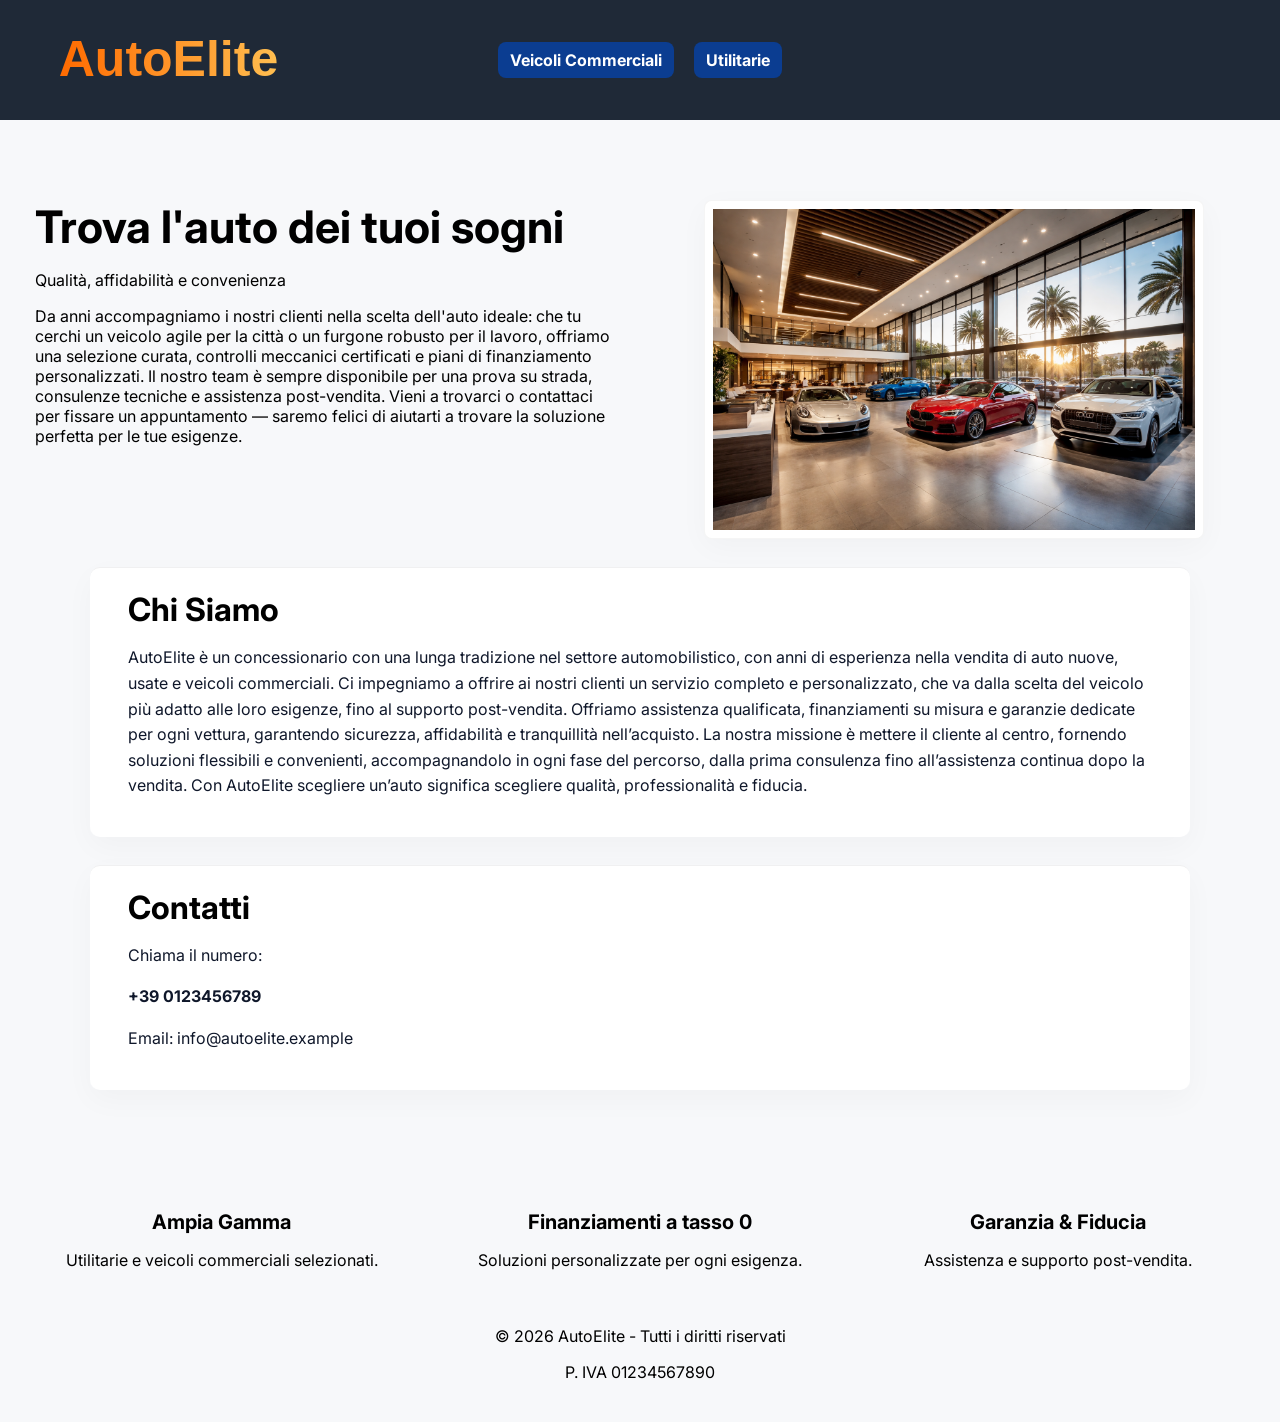
==== commit a3983ab2: "dovrebbe essere aposto" ====
--- a/index.html
+++ b/index.html
@@ -9,7 +9,7 @@
   <link rel="stylesheet" href="style.css">
 </head>
 
-<body>
+<body class="home">
 
 <header class="header">
   <div class="header__content">
--- a/style.css
+++ b/style.css
@@ -100,7 +100,7 @@
 .header__menu li a {
   display: block;
   padding: 16px 10px;
-  color: var (--menu-color) !important;
+  color: rgba(255,255,255,0.92);
   text-decoration: none;
 }
 
@@ -133,6 +133,45 @@
 .dropdown-menu a:not(:last-child){margin-bottom:6px}
 .dropdown-menu a:hover{background:rgba(255,255,255,0.06)}
 .dropdown:hover .dropdown-menu{display:block}
+
+/* Nascondi nel menu il link corrispondente alla pagina corrente */
+body.page-utilitarie .header__menu a[href$="utilitarie.html"],
+body.page-utilitarie .header__menu a[href*="/utilitarie.html"] {
+  display: none !important;
+}
+body.page-veicoli .header__menu a[href$="veicoli-commerciali.html"],
+body.page-veicoli .header__menu a[href*="/veicoli-commerciali.html"] {
+  display: none !important;
+}
+
+/* Sfondo tenue verde per le pagine delle utilitarie e veicoli commerciali */
+body.page-utilitarie, body.page-veicoli, body.page-veicoli-commerciali{
+  background-color: #eef7ef; /* verde molto tenue */
+}
+
+/* Assicurati che le sezioni interne mantengano contrasto leggibile */
+body.page-utilitarie .container, body.page-veicoli .container, body.page-veicoli-commerciali .container{
+  background: transparent;
+}
+
+/* Banner/box delle singole auto: sempre bianco, con ombra sottile */
+.card, .vehicle-card, .button-card{
+  background: #ffffff !important;
+  border-radius: 10px;
+  border: 1px solid rgba(2,6,23,0.04);
+  box-shadow: 0 10px 30px rgba(2,6,23,0.04);
+}
+
+/* Se il testo era scuro su sfondo chiaro, assicuriamolo */
+body.page-utilitarie .card h3, body.page-veicoli .card h3,
+body.page-utilitarie .vehicle-card h3, body.page-veicoli .vehicle-card h3{
+  color: #0f172a;
+}
+
+/* Su mobile manteniamo leggibilità */
+@media (max-width:768px){
+  body.page-utilitarie, body.page-veicoli{background-color:#f6f9f6}
+}
 
 @media (max-width:768px){
   .header__menu{
@@ -181,6 +220,36 @@
 h2{font-size:2rem;}
 h3{font-size:1.5rem;}
 
+/* Global responsive images */
+img, .img-res, .home-feature, .card-img {
+  max-width: 100%;
+  height: auto;
+  display: block;
+}
+
+/* Fluid typography for headings */
+h1 { font-size: clamp(1.6rem, 3.5vw, 3rem); }
+h2 { font-size: clamp(1.25rem, 2.5vw, 2rem); }
+h3 { font-size: clamp(1rem, 2vw, 1.25rem); }
+
+/* Ensure buttons scale nicely on small screens */
+.button, .btn, .detail-btn { padding: clamp(8px, 1.6vw, 12px) clamp(10px, 2vw, 18px); font-size: clamp(0.85rem, 1.6vw, 1rem); }
+
+/* Card content should wrap and not overflow */
+.card, .vehicle-card { word-wrap: break-word; min-height: 1px; }
+
+/* Make container padding responsive */
+.container{ padding: 0 16px; }
+
+/* Mobile enhancements */
+@media (max-width: 768px){
+  .header__menu { flex-direction: column; gap: 8px; }
+  .header__content { padding: 8px 12px; }
+  .col-50, .col-33 { flex: 0 0 100%; }
+  .vehicle-footer { flex-direction: column; align-items: stretch; gap:10px }
+  .vehicle-footer .button, .vehicle-footer .detail-btn { margin-left: 0; width: 100%; text-align:center }
+}
+
 .button{
   font-size:1rem;
   text-transform:uppercase;
@@ -202,15 +271,30 @@
 }
 .cover * {color:#fff}
 
+/* Layout a colonne con spaziatura minima uniforme */
 .grid{
   margin:0 auto;
   padding:0 10px;
   max-width:1250px;
   display:flex;
   flex-wrap:wrap;
-}
+  gap:24px; /* distanza minima tra i box */
+}
+
+/* Colonne calcolate tenendo conto del gap per rimanere equidistanti */
+.col-33{flex:0 0 calc(33.333% - 16px); display:flex; flex-direction:column}
+.col-50{flex:0 0 calc(50% - 12px);}
+.col-100{flex:0 0 100%;}
+
+@media (max-width:768px){
+  .grid{gap:16px}
+  [class*='col-']{flex:0 0 100%;}
+}
+
 [class*='col-']{padding:0 10px;}
 
+/* Rimuovi margini inferiori sui singoli card perché il gap gestisce la distanza */
+.card, .vehicle-card{margin-bottom:0}
 
 .back-arrow {
   font-size: 2rem;
@@ -226,13 +310,6 @@
   color: var(--accent);
   transform: translateX(-5px);
 }
-
-.col-33{width:33.33%;
-    display: flex;
-    flex-direction: column;
-    align-content: center;}
-.col-50{width:50%;}
-.col-100{width:100%;}
 
 @media (max-width:768px){
   [class*='col-']{width:100%;}
@@ -296,4 +373,60 @@
   margin-left: auto;
   margin-right: auto;
   border-radius: 8px;
-}+  border: 1px solid rgba(2,6,23,0.04);
+  box-shadow: 0 8px 30px rgba(2,6,23,0.03);
+  background: #fff;
+  padding: 8px;
+}
+
+/* Background chiaro e tenue per la home */
+body.home{background-color:#f7f8fa;}
+
+/* Linea sottile bianca sopra le sezioni informative */
+#chi-siamo, #contatti{
+  background: rgba(255,255,255,0.9);
+  border-radius: 10px;
+  box-shadow: 0 10px 30px rgba(2,6,23,0.03);
+  max-width: 1100px;
+  margin: 28px auto;
+  padding: 22px 28px;
+  border-top: 1px solid rgba(2,6,23,0.06);
+}
+
+/* Testo nelle sezioni mantenuto scuro e leggibile */
+#chi-siamo p, #contatti p{color: #0f172a; line-height:1.6}
+
+/* Separatore sottile tra sezioni e resto del contenuto */
+.section-separator{height:1px;background:linear-gradient(90deg, rgba(2,6,23,0.04), rgba(2,6,23,0.02));margin:18px 0}
+
+/* Box bianco che contiene prezzo e pulsante nei card */
+.card, .vehicle-card{
+  display:flex;
+  flex-direction:column;
+  overflow:hidden;
+}
+
+.card-footer, .vehicle-footer{
+  background: #ffffff;
+  padding: 12px 14px;
+  border-top: 1px solid rgba(2,6,23,0.04);
+  display:flex;
+  justify-content:space-between;
+  align-items:center;
+  gap:12px;
+}
+
+.card-footer .price, .vehicle-footer .price{
+  margin:0;
+  font-weight:700;
+  color:#0f172a;
+}
+
+/* Assicura che il pulsante stia a destra e sia evidente */
+.card-footer .detail-btn, .vehicle-footer .button, .vehicle-footer .detail-btn{
+  margin-left:auto;
+}
+
+/* arrotonda il fondo della card per continuità estetica */
+.card{border-radius:12px}
+.card-footer{border-radius:0 0 12px 12px}
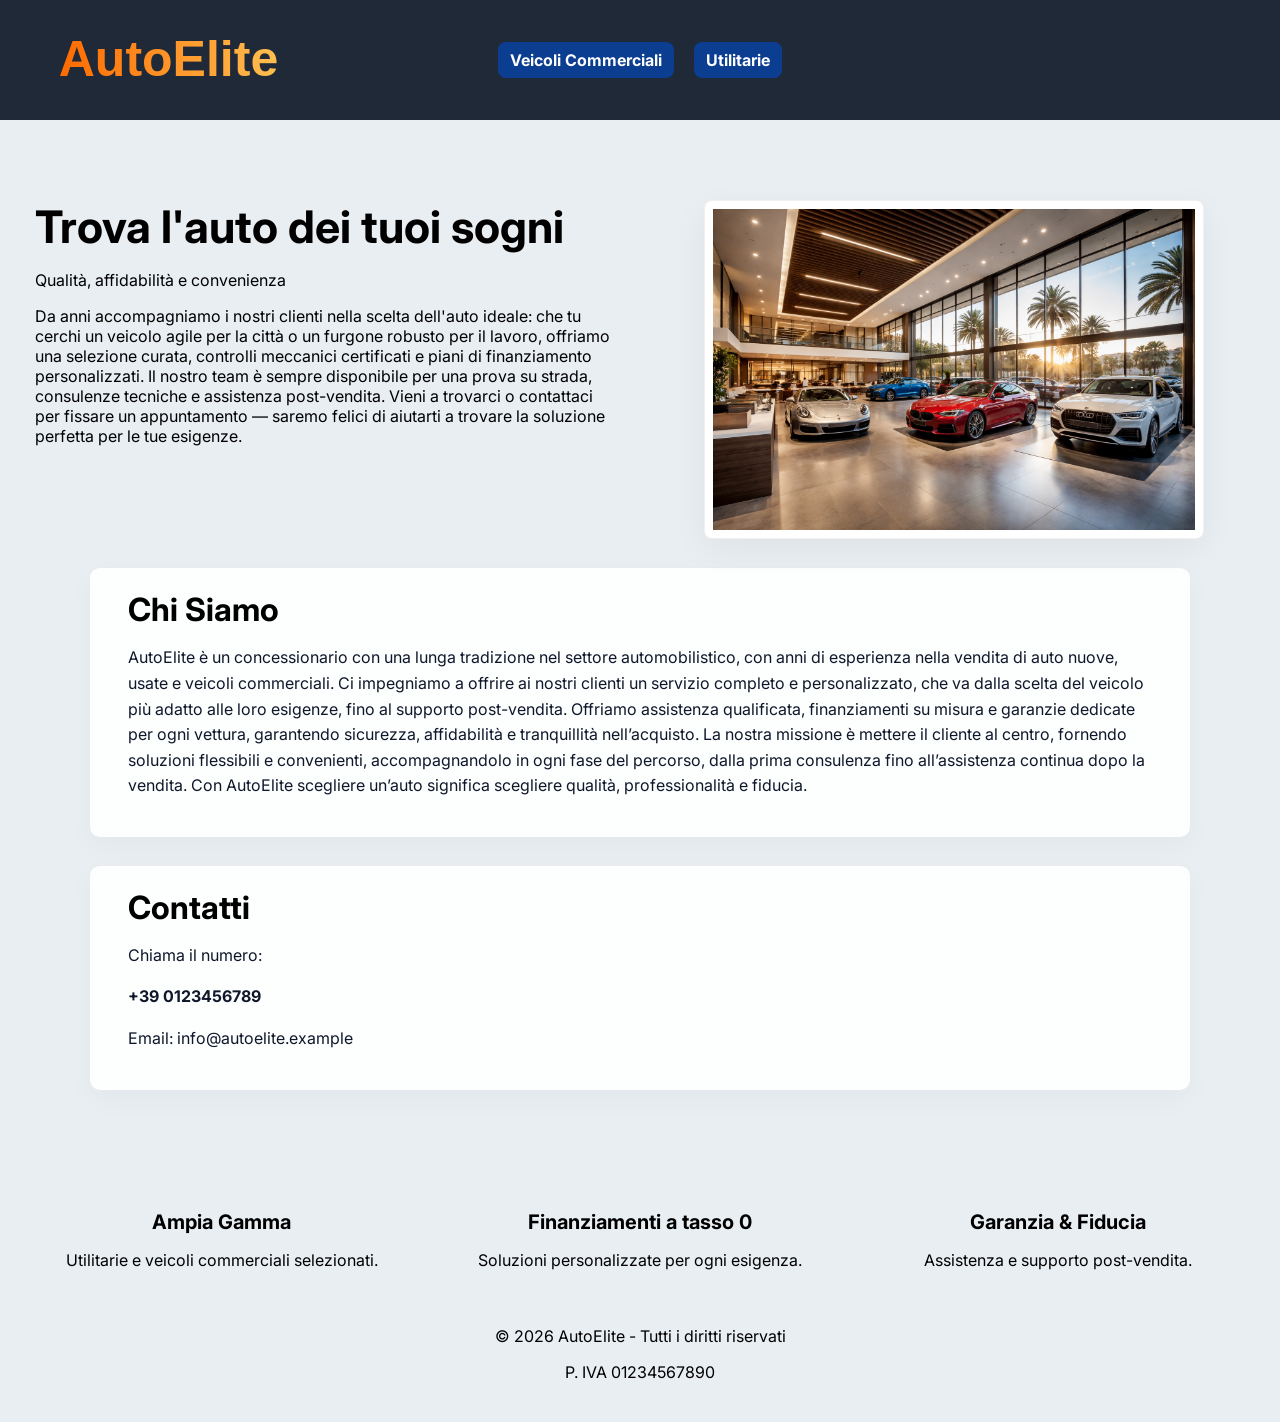
==== commit a4205dcc: "fix a nasi" ====
--- a/index.html
+++ b/index.html
@@ -35,11 +35,8 @@
 </header>
 
 <div class="spacer"></div>
-
-
 <div class="grid mt-2">
 
-  <!-- Colonna sinistra: titolo e testo -->
   <div class="col-50">
     <h1>Trova l'auto dei tuoi sogni</h1>
     <p>Qualità, affidabilità e convenienza</p>
--- a/style.css
+++ b/style.css
@@ -66,10 +66,12 @@
   padding:10px 10px;
   color: var(--menu-color) !important;
 }
+
 header, .header{
   background-color: var(--menu-bg) !important;
   color: var(--menu-color) !important;
 }
+
 .header__content {
   max-width: 1200px;
   margin: 0 auto;
@@ -104,7 +106,6 @@
   text-decoration: none;
 }
 
-/* Highlight nav links (dark-blue buttons) */
 .header__menu li a.highlight, .highlight{
   background:#0b3d91;
   color:#fff;
@@ -114,7 +115,6 @@
   display:inline-block;
 }
 
-/* Ensure hover contrast */
 .header__menu li a.highlight:hover{opacity:0.95}
 
 .header__menu li a:hover {
@@ -134,7 +134,6 @@
 .dropdown-menu a:hover{background:rgba(255,255,255,0.06)}
 .dropdown:hover .dropdown-menu{display:block}
 
-/* Nascondi nel menu il link corrispondente alla pagina corrente */
 body.page-utilitarie .header__menu a[href$="utilitarie.html"],
 body.page-utilitarie .header__menu a[href*="/utilitarie.html"] {
   display: none !important;
@@ -144,17 +143,14 @@
   display: none !important;
 }
 
-/* Sfondo tenue verde per le pagine delle utilitarie e veicoli commerciali */
 body.page-utilitarie, body.page-veicoli, body.page-veicoli-commerciali{
-  background-color: #eef7ef; /* verde molto tenue */
-}
-
-/* Assicurati che le sezioni interne mantengano contrasto leggibile */
+  background-color: #cfead6; /* tonalità verde leggermente più scura e visibile */
+}
+
 body.page-utilitarie .container, body.page-veicoli .container, body.page-veicoli-commerciali .container{
   background: transparent;
 }
 
-/* Banner/box delle singole auto: sempre bianco, con ombra sottile */
 .card, .vehicle-card, .button-card{
   background: #ffffff !important;
   border-radius: 10px;
@@ -162,15 +158,13 @@
   box-shadow: 0 10px 30px rgba(2,6,23,0.04);
 }
 
-/* Se il testo era scuro su sfondo chiaro, assicuriamolo */
 body.page-utilitarie .card h3, body.page-veicoli .card h3,
 body.page-utilitarie .vehicle-card h3, body.page-veicoli .vehicle-card h3{
   color: #0f172a;
 }
 
-/* Su mobile manteniamo leggibilità */
 @media (max-width:768px){
-  body.page-utilitarie, body.page-veicoli{background-color:#f6f9f6}
+  body.page-utilitarie, body.page-veicoli{background-color:#e6f6ec}
 }
 
 @media (max-width:768px){
@@ -220,28 +214,22 @@
 h2{font-size:2rem;}
 h3{font-size:1.5rem;}
 
-/* Global responsive images */
 img, .img-res, .home-feature, .card-img {
   max-width: 100%;
   height: auto;
   display: block;
 }
 
-/* Fluid typography for headings */
 h1 { font-size: clamp(1.6rem, 3.5vw, 3rem); }
 h2 { font-size: clamp(1.25rem, 2.5vw, 2rem); }
 h3 { font-size: clamp(1rem, 2vw, 1.25rem); }
 
-/* Ensure buttons scale nicely on small screens */
 .button, .btn, .detail-btn { padding: clamp(8px, 1.6vw, 12px) clamp(10px, 2vw, 18px); font-size: clamp(0.85rem, 1.6vw, 1rem); }
 
-/* Card content should wrap and not overflow */
 .card, .vehicle-card { word-wrap: break-word; min-height: 1px; }
 
-/* Make container padding responsive */
 .container{ padding: 0 16px; }
 
-/* Mobile enhancements */
 @media (max-width: 768px){
   .header__menu { flex-direction: column; gap: 8px; }
   .header__content { padding: 8px 12px; }
@@ -271,17 +259,15 @@
 }
 .cover * {color:#fff}
 
-/* Layout a colonne con spaziatura minima uniforme */
 .grid{
   margin:0 auto;
   padding:0 10px;
   max-width:1250px;
   display:flex;
   flex-wrap:wrap;
-  gap:24px; /* distanza minima tra i box */
-}
-
-/* Colonne calcolate tenendo conto del gap per rimanere equidistanti */
+  gap:24px;
+}
+
 .col-33{flex:0 0 calc(33.333% - 16px); display:flex; flex-direction:column}
 .col-50{flex:0 0 calc(50% - 12px);}
 .col-100{flex:0 0 100%;}
@@ -293,7 +279,6 @@
 
 [class*='col-']{padding:0 10px;}
 
-/* Rimuovi margini inferiori sui singoli card perché il gap gestisce la distanza */
 .card, .vehicle-card{margin-bottom:0}
 
 .back-arrow {
@@ -357,14 +342,12 @@
 .detail-btn{background:#0b3d91;border:none;padding:10px 14px;border-radius:8px;color:#fff;cursor:pointer}
 .detail-btn:hover{opacity:0.95}
 
-/* Evita che i titoli vadano sotto l'header fisso */
 main, .grid{padding-top:80px}
 
 @media (max-width:768px){
   main, .grid{padding-top:110px}
 }
 
-/* Corretto: stile per l'immagine principale nella home */
 .home-feature{
   width: 100%;
   max-width: 500px;
@@ -373,16 +356,14 @@
   margin-left: auto;
   margin-right: auto;
   border-radius: 8px;
-  border: 1px solid rgba(2,6,23,0.04);
-  box-shadow: 0 8px 30px rgba(2,6,23,0.03);
+  border: 1px solid rgba(2,6,23,0.06);
+  box-shadow: 0 10px 36px rgba(2,6,23,0.05);
   background: #fff;
   padding: 8px;
 }
 
-/* Background chiaro e tenue per la home */
-body.home{background-color:#f7f8fa;}
-
-/* Linea sottile bianca sopra le sezioni informative */
+body.home{background-color:#e9eef3;} /* prima #f7f8fa */
+
 #chi-siamo, #contatti{
   background: rgba(255,255,255,0.9);
   border-radius: 10px;
@@ -390,16 +371,13 @@
   max-width: 1100px;
   margin: 28px auto;
   padding: 22px 28px;
-  border-top: 1px solid rgba(2,6,23,0.06);
-}
-
-/* Testo nelle sezioni mantenuto scuro e leggibile */
+  border-top: 1px solid rgba(2,6,23,0.08); /* era 0.06 */
+}
+
 #chi-siamo p, #contatti p{color: #0f172a; line-height:1.6}
 
-/* Separatore sottile tra sezioni e resto del contenuto */
 .section-separator{height:1px;background:linear-gradient(90deg, rgba(2,6,23,0.04), rgba(2,6,23,0.02));margin:18px 0}
 
-/* Box bianco che contiene prezzo e pulsante nei card */
 .card, .vehicle-card{
   display:flex;
   flex-direction:column;
@@ -422,11 +400,9 @@
   color:#0f172a;
 }
 
-/* Assicura che il pulsante stia a destra e sia evidente */
 .card-footer .detail-btn, .vehicle-footer .button, .vehicle-footer .detail-btn{
   margin-left:auto;
 }
 
-/* arrotonda il fondo della card per continuità estetica */
 .card{border-radius:12px}
 .card-footer{border-radius:0 0 12px 12px}
